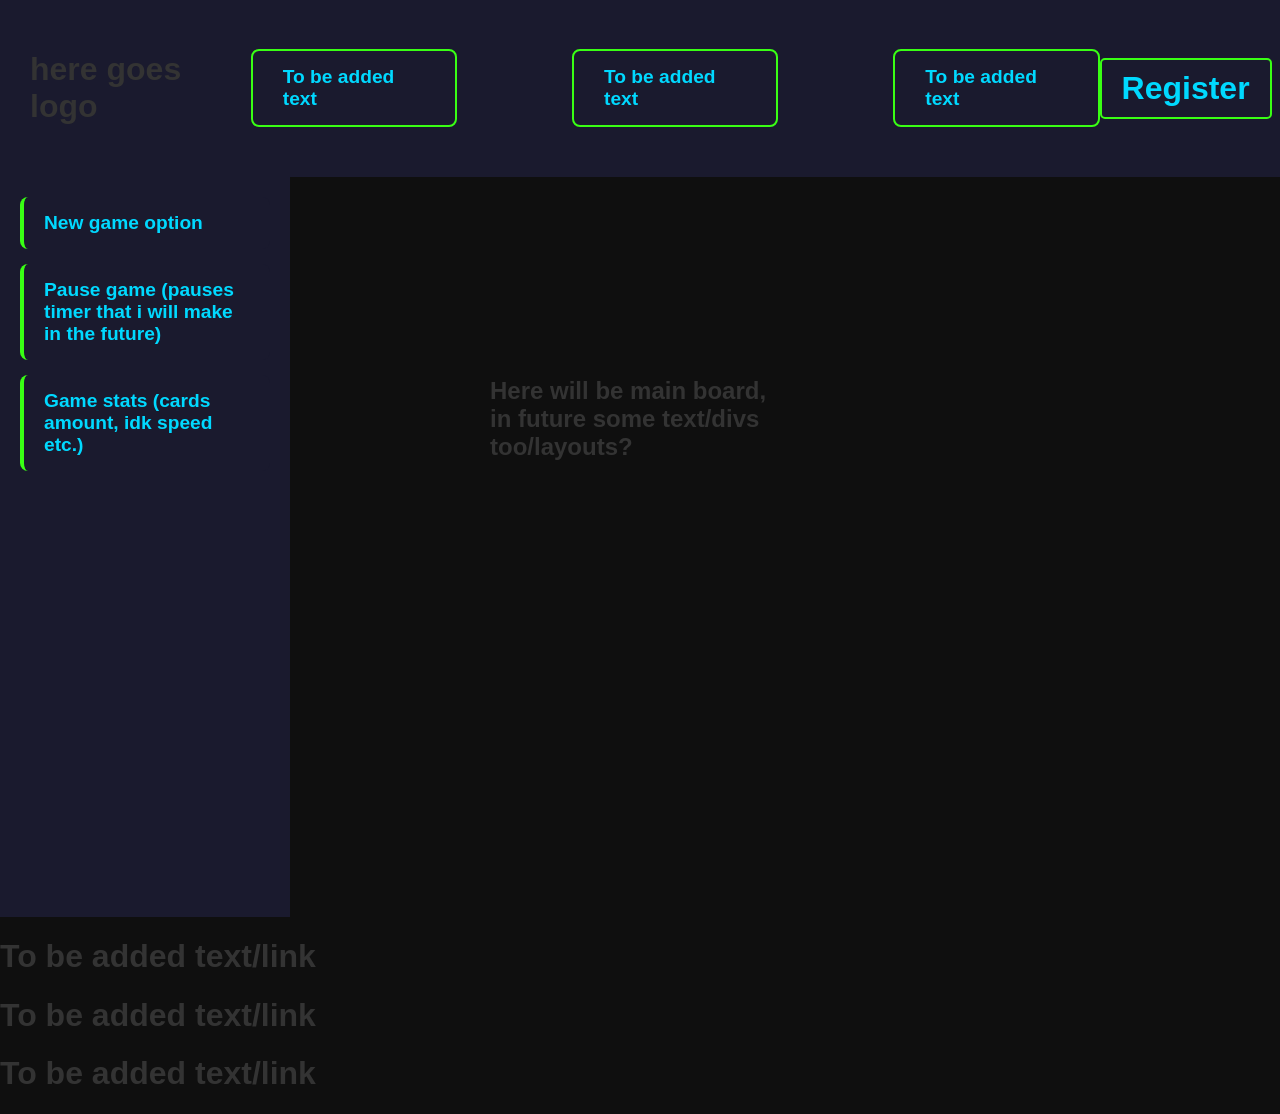
==== index.html @ e903ee6a "i keep developing, changed a lot but main point is to save progress in order to fix issue with align" ====
<!DOCTYPE html>
<html lang="en">
<head>
    <meta charset="UTF-8">
    <meta name="viewport" content="width=device-width, initial-scale=1.0">
    <title>Memory Game</title>
    <link rel="stylesheet" href="CSS/GlobalStyles.css">
</head>
<body>
    <header class="header">
        <div><h1>here goes logo</h1></div>
        <div class="in-header-elements-container">
            <div class="in-header-elements"><h1 class="header-text-styling">To be added text</h1></div>
            <div class="in-header-elements"><h1 class="header-text-styling">To be added text</h1></div>
            <div class="in-header-elements"><h1 class="header-text-styling">To be added text</h1></div>
        </div>
        <div><h1 class="log-in">Register</h1></div>
    </header>
    <div class="main-container">
    <aside class="aside">
        <nav class="nav">
            <div class="in-nav-elements"><h1 class="nav-text-styling">New game option</h1></div>
            <div class="in-nav-elements"><h1 class="nav-text-styling">Pause game (pauses timer that i will make in the future)</h1></div>
            <div class="in-nav-elements"><h1 class="nav-text-styling">Game stats (cards amount, idk speed etc.)</h1></div>
        </nav>
    </aside>
    <section class="section">
        <div class="game-box"><h1>Here will be main board, in future some text/divs too/layouts?</h1></div>
    </section>
    </div>
    <footer class="footer">
        <div><h1 class="footer-text-styling">To be added text/link</h1></div>
        <div><h1 class="footer-text-styling">To be added text/link</h1></div>
        <div><h1 class="footer-text-styling">To be added text/link</h1></div>
    </footer>
</body>
</html>
---- CSS/GlobalStyles.css ----
/* === MAIN PAGE STYLES === */

body {
    background-color: #0F0F0F;
    color: #333333;
    font-family: Arial, Helvetica, sans-serif;
    margin: 0;
    padding: 0;
    display: flex;
    flex-direction: column;
    min-height: 100vh;
}

/* Header */
.header {   
    display: flex;
    justify-content: space-between;
    align-items: center;
    background-color:#1A1A2E;
    padding: 30px;
    width: 97%;
    flex-shrink: 0;
}

.in-header-elements-container {
    display: flex;
    gap: 115px;
}
.in-header-elements {
    padding: 15px 30px;
    border: 2px solid #39FF14;
    border-radius: 8px;
    cursor: pointer;
    transition: all 0.3s ease;
}
.in-header-elements:hover{
    box-shadow: 0 0 25px rgba(57, 255, 20, 0.9), inset 0 0 15px rgba(57, 255, 20, 0.3);
    background-color: rgba(57, 255, 20, 0.1);
    transform: scale(1.05);
}

.in-header-elements:hover .header-text-styling {
    color: #39FF14;
    text-shadow: 0 0 10px #39FF14;
}

.header-text-styling {
    background-color: transparent;
    color: #00D9FF;
    margin: 0;
    font-size: 1.2em;
    cursor: pointer;
    transition: all 0.3s ease;
}

.log-in {
    background-color:#1A1A2E;
    color: #00D9FF;
    margin: 0;
    padding: 10px 20px;
    border: 2px solid #39FF14;
    max-width: 700px;
    border-radius: 5px;
    cursor: pointer;
    transition: all 0.3s ease;
}
.log-in:hover {
    background-color: rgba(57, 255, 20, 0.8);
    color: #0F0F0F;
    box-shadow: 0 0 40px rgba(57, 255, 20, 0.8);
}
/*Aside and Section editing */
.main-container {
    display: flex;
    flex: 1;
    min-height: 0;
}
/* Aside with Nav in */
.aside {
    display: flex;
    width: 250px;
    background-color: #1A1A2E;
    padding: 20px;
    min-height: calc(100vh - 200px);
    flex-shrink: 0;
}
.nav {
    display: flex;
    flex-direction: column;
    gap: 15px;
    width: 100%;
}

.in-nav-elements {
    background-color: #1A1A2E;
    padding: 15px 20px;
    border-radius: 8px;
    border-left: 4px solid #39FF14;
    cursor: pointer;
    transition: all 0.3s ease;
}
.in-nav-elements:hover {
    box-shadow: 0 0 25px rgba(57, 255, 20, 0.9), inset 0 0 15px rgba(57, 255, 20, 0.3);
    background-color: rgba(57, 255, 20, 0.1);
    transform: scale(1.05);
}

.nav-text-styling {
    background-color: transparent;
    color: #00D9FF;
    margin: 0;
    font-size: 1.2em;
    cursor: pointer;
    transition: all 0.3s ease;
}
.in-nav-elements:hover .nav-text-styling {
    color: #39FF14;
    text-shadow: 0 0 10px #39FF14;
}

/* Section, so the game board */

.section {
    flex: 1;
    padding: 50px;
    background-color: #0F0F0F;
    margin-left: 0;
    overflow: auto;
}

.game-box {
    margin: 150px;
    width: 300px;
    height: 200px;
}

/* Footer, the bottom */

.footer {
    width: 100%;
    flex-shrink: 0;
}
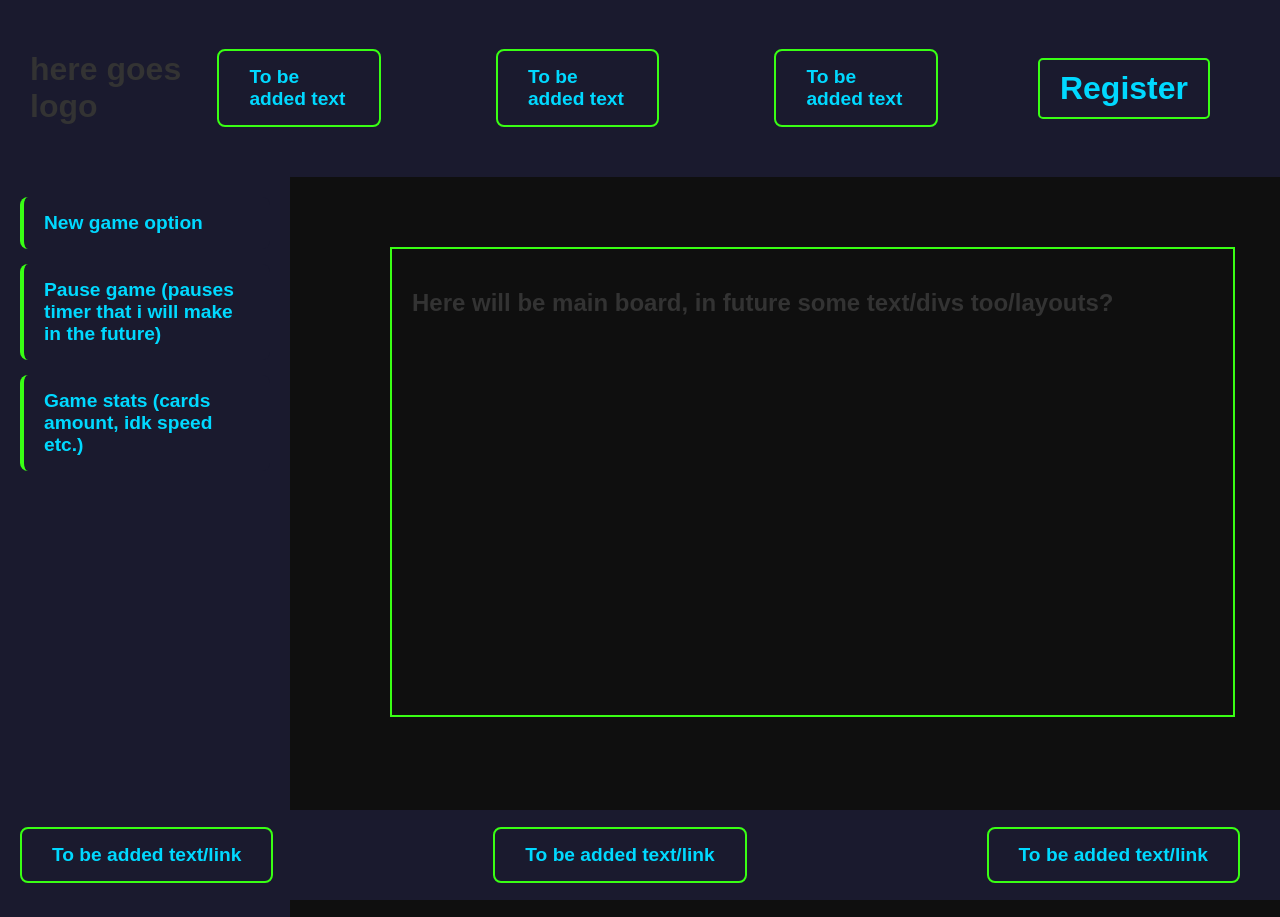
==== commit 80ee4629: "Fixed everything game page ready" ====
--- a/index.html
+++ b/index.html
@@ -14,7 +14,7 @@
             <div class="in-header-elements"><h1 class="header-text-styling">To be added text</h1></div>
             <div class="in-header-elements"><h1 class="header-text-styling">To be added text</h1></div>
         </div>
-        <div><h1 class="log-in">Register</h1></div>
+        <div class="register-container"><h1 class="register">Register</h1></div>
     </header>
     <div class="main-container">
     <aside class="aside">
@@ -29,9 +29,13 @@
     </section>
     </div>
     <footer class="footer">
-        <div><h1 class="footer-text-styling">To be added text/link</h1></div>
-        <div><h1 class="footer-text-styling">To be added text/link</h1></div>
-        <div><h1 class="footer-text-styling">To be added text/link</h1></div>
+        <div class="footer-left-container">
+        <div class="in-footer-elements"><h1 class="footer-text-styling">To be added text/link</h1></div>            
+        </div>
+        <div class="in-footer-elements"><h1 class="footer-text-styling">To be added text/link</h1></div>
+        <div class="footer-right-container">
+        <div class="in-footer-elements"><h1 class="footer-text-styling">To be added text/link</h1></div>
+        </div>
     </footer>
 </body>
 </html>
--- a/CSS/GlobalStyles.css
+++ b/CSS/GlobalStyles.css
@@ -8,7 +8,8 @@
     padding: 0;
     display: flex;
     flex-direction: column;
-    min-height: 100vh;
+    height: 100vh;
+    overflow: hidden;
 }
 
 /* Header */
@@ -18,7 +19,7 @@
     align-items: center;
     background-color:#1A1A2E;
     padding: 30px;
-    width: 97%;
+    width: 100%;
     flex-shrink: 0;
 }
 
@@ -53,7 +54,10 @@
     transition: all 0.3s ease;
 }
 
-.log-in {
+.register-container {
+    padding: 0px 100px;
+}
+.register {
     background-color:#1A1A2E;
     color: #00D9FF;
     margin: 0;
@@ -64,7 +68,7 @@
     cursor: pointer;
     transition: all 0.3s ease;
 }
-.log-in:hover {
+.register:hover {
     background-color: rgba(57, 255, 20, 0.8);
     color: #0F0F0F;
     box-shadow: 0 0 40px rgba(57, 255, 20, 0.8);
@@ -129,14 +133,57 @@
 }
 
 .game-box {
-    margin: 150px;
-    width: 300px;
-    height: 200px;
+    margin: 20px 50px;
+    padding: 20px;
+    width: 90%;
+    height: 80%;
+    border: 2px solid #39FF14;
 }
 
 /* Footer, the bottom */
 
 .footer {
+    display: flex;
+    justify-content: space-between;
+    align-items: center;
     width: 100%;
+    height: 10%;
     flex-shrink: 0;
-}+    background-color: #1A1A2E;
+    box-sizing: border-box;
+    padding: 0px;
+}
+
+.in-footer-elements {
+    padding: 15px 30px;
+    border: 2px solid #39FF14;
+    border-radius: 8px;
+    cursor: pointer;
+    transition: all 0.3s ease;
+}
+.in-footer-elements:hover{
+    box-shadow: 0 0 25px rgba(57, 255, 20, 0.9), inset 0 0 15px rgba(57, 255, 20, 0.3);
+    background-color: rgba(57, 255, 20, 0.1);
+    transform: scale(1.05);
+}
+
+.in-footer-elements:hover .footer-text-styling {
+    color: #39FF14;
+    text-shadow: 0 0 10px #39FF14;
+}
+
+.footer-text-styling {
+    background-color: transparent;
+    color: #00D9FF;
+    margin: 0;
+    font-size: 1.2em;
+    cursor: pointer;
+    transition: all 0.3s ease;
+}
+.footer-left-container {
+    padding: 0px 20px;
+}
+.footer-right-container {
+    padding: 0px 40px;
+}
+
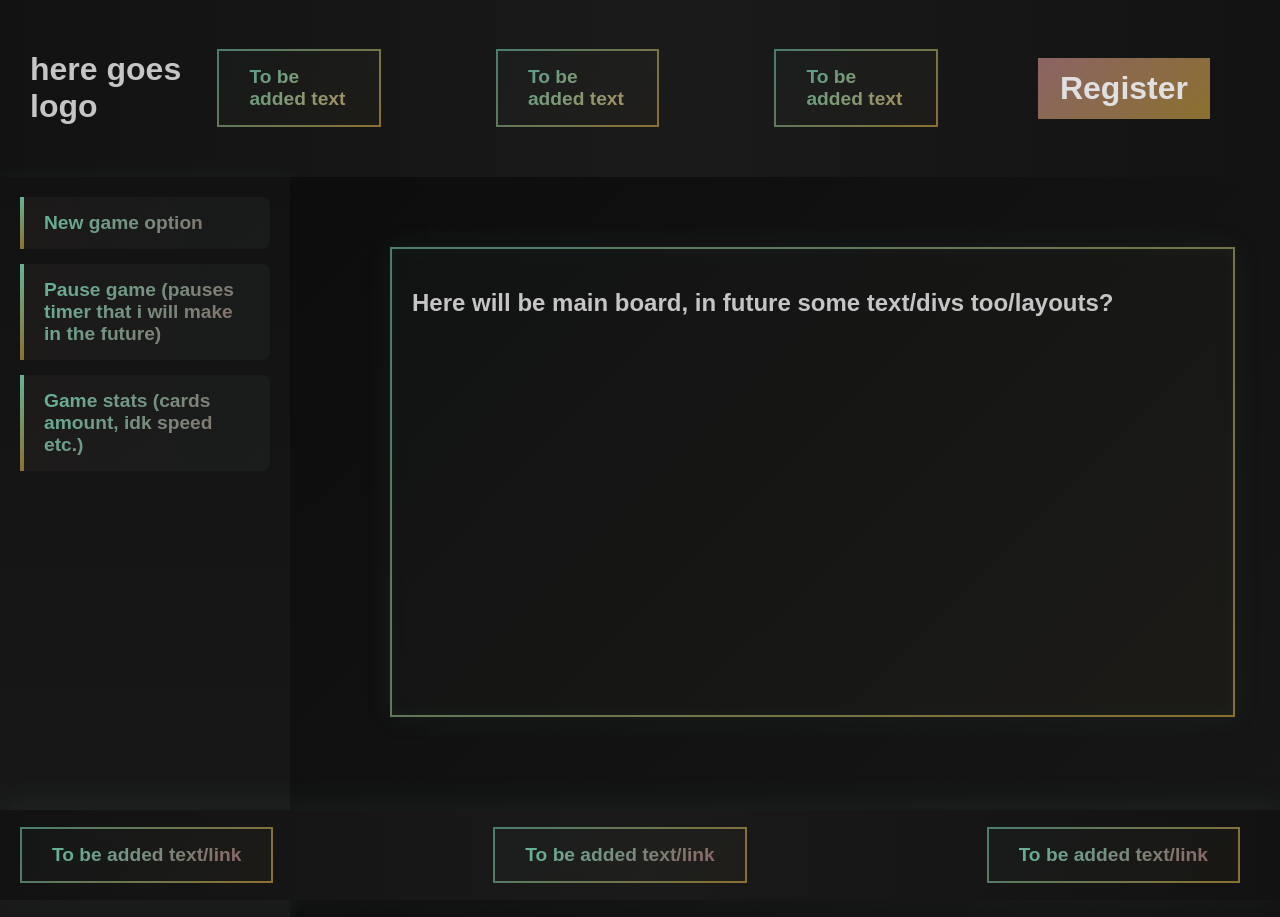
==== commit 60779a9c: "added new page (registration), no functionality 50% cosmetic, added template html. separated changes" ====
--- a/index.html
+++ b/index.html
@@ -5,6 +5,7 @@
     <meta name="viewport" content="width=device-width, initial-scale=1.0">
     <title>Memory Game</title>
     <link rel="stylesheet" href="CSS/GlobalStyles.css">
+    <link rel="stylesheet" href="CSS/index.css">
 </head>
 <body>
     <header class="header">
--- a/CSS/GlobalStyles.css
+++ b/CSS/GlobalStyles.css
@@ -1,8 +1,8 @@
-/* === MAIN PAGE STYLES === */
+/* === Global Page Styles === */
 
 body {
-    background-color: #0F0F0F;
-    color: #333333;
+    background: linear-gradient(135deg, #0d0d0d 0%, #161616 50%, #0a0a0a 100%);
+    color: #c5c5c5;
     font-family: Arial, Helvetica, sans-serif;
     margin: 0;
     padding: 0;
@@ -17,77 +17,72 @@
     display: flex;
     justify-content: space-between;
     align-items: center;
-    background-color:#1A1A2E;
+    background: linear-gradient(90deg, #121212 0%, #1a1a1a 50%, #121212 100%);
     padding: 30px;
     width: 100%;
     flex-shrink: 0;
+    box-shadow: 0 8px 32px rgba(100, 180, 150, 0.08);
 }
 
 .in-header-elements-container {
+    align-items: center;
     display: flex;
     gap: 115px;
 }
+
 .in-header-elements {
     padding: 15px 30px;
-    border: 2px solid #39FF14;
+    border: 2px solid transparent;
+    border-image: linear-gradient(135deg, #4a7d6f, #8b7030) 1;
     border-radius: 8px;
     cursor: pointer;
     transition: all 0.3s ease;
+    background: linear-gradient(135deg, rgba(74, 125, 111, 0.05), rgba(139, 112, 48, 0.05));
 }
-.in-header-elements:hover{
-    box-shadow: 0 0 25px rgba(57, 255, 20, 0.9), inset 0 0 15px rgba(57, 255, 20, 0.3);
-    background-color: rgba(57, 255, 20, 0.1);
+
+.in-header-elements:hover {
+    box-shadow: 0 0 20px rgba(100, 180, 150, 0.35), inset 0 0 15px rgba(100, 180, 150, 0.15);
+    background: linear-gradient(135deg, rgba(74, 125, 111, 0.12), rgba(139, 112, 48, 0.12));
     transform: scale(1.05);
 }
 
 .in-header-elements:hover .header-text-styling {
-    color: #39FF14;
-    text-shadow: 0 0 10px #39FF14;
+    background: linear-gradient(135deg, #64b496, #8b7030);
+    -webkit-background-clip: text;
+    -webkit-text-fill-color: transparent;
+    background-clip: text;
+    text-shadow: none;
 }
 
 .header-text-styling {
-    background-color: transparent;
-    color: #00D9FF;
+    background: linear-gradient(135deg, #5a9f88, #a89060);
+    -webkit-background-clip: text;
+    -webkit-text-fill-color: transparent;
+    background-clip: text;
     margin: 0;
     font-size: 1.2em;
     cursor: pointer;
     transition: all 0.3s ease;
 }
 
-.register-container {
-    padding: 0px 100px;
-}
-.register {
-    background-color:#1A1A2E;
-    color: #00D9FF;
-    margin: 0;
-    padding: 10px 20px;
-    border: 2px solid #39FF14;
-    max-width: 700px;
-    border-radius: 5px;
-    cursor: pointer;
-    transition: all 0.3s ease;
-}
-.register:hover {
-    background-color: rgba(57, 255, 20, 0.8);
-    color: #0F0F0F;
-    box-shadow: 0 0 40px rgba(57, 255, 20, 0.8);
-}
-/*Aside and Section editing */
+/* Aside and Section editing */
 .main-container {
     display: flex;
     flex: 1;
     min-height: 0;
 }
+
 /* Aside with Nav in */
 .aside {
     display: flex;
     width: 250px;
-    background-color: #1A1A2E;
+    background: linear-gradient(180deg, #121212 0%, #191919 100%);
     padding: 20px;
     min-height: calc(100vh - 200px);
     flex-shrink: 0;
+    box-shadow: 2px 0 15px rgba(100, 180, 150, 0.08);
 }
+
 .nav {
     display: flex;
     flex-direction: column;
@@ -96,52 +91,49 @@
 }
 
 .in-nav-elements {
-    background-color: #1A1A2E;
+    background: linear-gradient(90deg, rgba(139, 100, 100, 0.08), rgba(74, 125, 111, 0.08));
     padding: 15px 20px;
     border-radius: 8px;
-    border-left: 4px solid #39FF14;
+    border-left: 4px solid;
+    border-image: linear-gradient(180deg, #64b496, #8b7030) 1;
     cursor: pointer;
     transition: all 0.3s ease;
 }
+
 .in-nav-elements:hover {
-    box-shadow: 0 0 25px rgba(57, 255, 20, 0.9), inset 0 0 15px rgba(57, 255, 20, 0.3);
-    background-color: rgba(57, 255, 20, 0.1);
+    box-shadow: 0 0 20px rgba(139, 100, 100, 0.4), inset 0 0 15px rgba(100, 180, 150, 0.15);
+    background: linear-gradient(90deg, rgba(139, 100, 100, 0.15), rgba(74, 125, 111, 0.15));
     transform: scale(1.05);
 }
 
 .nav-text-styling {
-    background-color: transparent;
-    color: #00D9FF;
+    background: linear-gradient(135deg, #64b496, #8b6464);
+    -webkit-background-clip: text;
+    -webkit-text-fill-color: transparent;
+    background-clip: text;
     margin: 0;
     font-size: 1.2em;
     cursor: pointer;
     transition: all 0.3s ease;
 }
+
 .in-nav-elements:hover .nav-text-styling {
-    color: #39FF14;
-    text-shadow: 0 0 10px #39FF14;
+    background: linear-gradient(135deg, #8b7030, #8b6464);
+    -webkit-background-clip: text;
+    -webkit-text-fill-color: transparent;
+    background-clip: text;
 }
 
 /* Section, so the game board */
-
 .section {
     flex: 1;
     padding: 50px;
-    background-color: #0F0F0F;
+    background: linear-gradient(135deg, #0d0d0d 0%, #161616 100%);
     margin-left: 0;
     overflow: auto;
 }
 
-.game-box {
-    margin: 20px 50px;
-    padding: 20px;
-    width: 90%;
-    height: 80%;
-    border: 2px solid #39FF14;
-}
-
 /* Footer, the bottom */
-
 .footer {
     display: flex;
     justify-content: space-between;
@@ -149,41 +141,50 @@
     width: 100%;
     height: 10%;
     flex-shrink: 0;
-    background-color: #1A1A2E;
+    background: linear-gradient(90deg, #121212 0%, #1a1a1a 50%, #121212 100%);
     box-sizing: border-box;
     padding: 0px;
+    box-shadow: 0 -8px 32px rgba(100, 180, 150, 0.08);
 }
 
 .in-footer-elements {
     padding: 15px 30px;
-    border: 2px solid #39FF14;
+    border: 2px solid transparent;
+    border-image: linear-gradient(135deg, #4a7d6f, #8b7030) 1;
     border-radius: 8px;
     cursor: pointer;
     transition: all 0.3s ease;
+    background: linear-gradient(135deg, rgba(74, 125, 111, 0.05), rgba(139, 112, 48, 0.05));
 }
-.in-footer-elements:hover{
-    box-shadow: 0 0 25px rgba(57, 255, 20, 0.9), inset 0 0 15px rgba(57, 255, 20, 0.3);
-    background-color: rgba(57, 255, 20, 0.1);
+
+.in-footer-elements:hover {
+    box-shadow: 0 0 20px rgba(100, 180, 150, 0.35), inset 0 0 15px rgba(139, 112, 48, 0.15);
+    background: linear-gradient(135deg, rgba(74, 125, 111, 0.12), rgba(139, 112, 48, 0.12));
     transform: scale(1.05);
 }
 
 .in-footer-elements:hover .footer-text-styling {
-    color: #39FF14;
-    text-shadow: 0 0 10px #39FF14;
+    background: linear-gradient(135deg, #8b7030, #8b6464);
+    -webkit-background-clip: text;
+    -webkit-text-fill-color: transparent;
+    background-clip: text;
 }
 
 .footer-text-styling {
-    background-color: transparent;
-    color: #00D9FF;
+    background: linear-gradient(135deg, #64b496, #8b6464);
+    -webkit-background-clip: text;
+    -webkit-text-fill-color: transparent;
+    background-clip: text;
     margin: 0;
     font-size: 1.2em;
     cursor: pointer;
     transition: all 0.3s ease;
 }
+
 .footer-left-container {
     padding: 0px 20px;
 }
+
 .footer-right-container {
     padding: 0px 40px;
-}
-
+}
--- a/CSS/index.css
+++ b/CSS/index.css
@@ -0,0 +1,36 @@
+/* === Special Index Page Styles === */
+
+.register-container {
+    padding: 0px 100px;
+}
+
+.register {
+    background: linear-gradient(135deg, #8b6464, #8b7030);
+    color: #e0e0e0;
+    margin: 0;
+    padding: 10px 20px;
+    border: 2px solid transparent;
+    border-image: linear-gradient(135deg, #8b6464, #8b7030) 1;
+    max-width: 700px;
+    border-radius: 5px;
+    cursor: pointer;
+    transition: all 0.3s ease;
+}
+
+.register:hover {
+    background: linear-gradient(135deg, #8b7030, #64b496);
+    color: #f5f5f5;
+    box-shadow: 0 0 30px rgba(139, 112, 48, 0.5), inset 0 0 15px rgba(100, 180, 150, 0.25);
+    transform: scale(1.08);
+}
+
+.game-box {
+    margin: 20px 50px;
+    padding: 20px;
+    width: 90%;
+    height: 80%;
+    border: 2px solid transparent;
+    border-image: linear-gradient(135deg, #4a7d6f, #8b7030) 1;
+    background: linear-gradient(135deg, rgba(74, 125, 111, 0.05), rgba(139, 112, 48, 0.05));
+    box-shadow: 0 0 25px rgba(74, 125, 111, 0.12), inset 0 0 15px rgba(74, 125, 111, 0.08);
+}
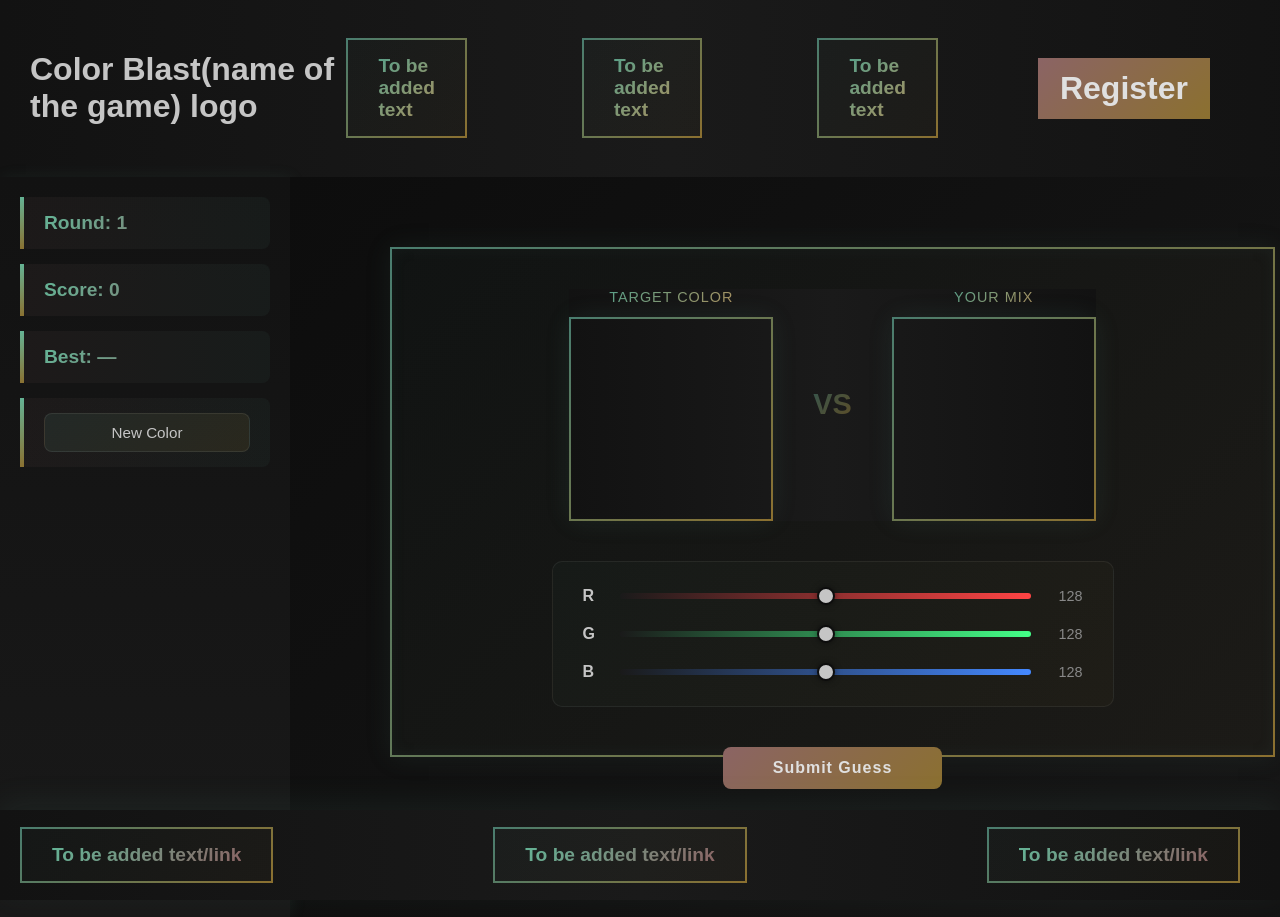
==== commit da099755: "Lots of changes, i won' tbother mentioning, just added some new things, and now the game itself is i" ====
--- a/index.html
+++ b/index.html
@@ -6,27 +6,76 @@
     <title>Memory Game</title>
     <link rel="stylesheet" href="CSS/GlobalStyles.css">
     <link rel="stylesheet" href="CSS/index.css">
+    <link rel="stylesheet" href="CSS/game.css">
 </head>
 <body>
     <header class="header">
-        <div><h1>here goes logo</h1></div>
+        <div><h1>Color Blast(name of the game) logo</h1></div>
         <div class="in-header-elements-container">
             <div class="in-header-elements"><h1 class="header-text-styling">To be added text</h1></div>
             <div class="in-header-elements"><h1 class="header-text-styling">To be added text</h1></div>
             <div class="in-header-elements"><h1 class="header-text-styling">To be added text</h1></div>
         </div>
-        <div class="register-container"><h1 class="register">Register</h1></div>
+        <div class="register-container"><h1><a href="register.html" class="register">Register</a></h1></div>
     </header>
     <div class="main-container">
     <aside class="aside">
         <nav class="nav">
-            <div class="in-nav-elements"><h1 class="nav-text-styling">New game option</h1></div>
-            <div class="in-nav-elements"><h1 class="nav-text-styling">Pause game (pauses timer that i will make in the future)</h1></div>
-            <div class="in-nav-elements"><h1 class="nav-text-styling">Game stats (cards amount, idk speed etc.)</h1></div>
+            <div class="in-nav-elements">
+                <h1 class="nav-text-styling">Round: <span id="round-display">1</span></h1>
+            </div>
+            <div class="in-nav-elements">
+                <h1 class="nav-text-styling">Score: <span id="score-display">0</span></h1>
+            </div>
+            <div class="in-nav-elements">
+                <h1 class="nav-text-styling">Best: <span id="best-display">—</span></h1>
+            </div>
+            <div class="in-nav-elements">
+                <button id="new-round-btn">New Color</button>
+            </div>
         </nav>
     </aside>
     <section class="section">
-        <div class="game-box"><h1>Here will be main board, in future some text/divs too/layouts?</h1></div>
+        <div class="game-box">
+        
+            <!-- The two color boxes -->
+            <div class="colors-container">
+                <div class="color-box-wrapper-target">
+                    <p>Target Color</p>
+                    <div class="color-box" id="target-box"></div>
+                </div>
+            
+                <span class="vs-label">VS</span>
+            
+                <div class="color-box-wrapper-player">
+                    <p>Your Mix</p>
+                    <div class="color-box" id="player-box"></div>
+                </div>
+            </div>
+        
+            <!-- RGB Sliders -->
+            <div class="sliders-container">
+                <div class="slider-row">
+                    <span class="slider-label">R</span>
+                    <input type="range" id="slider-r" min="0" max="255" value="128">
+                    <span id="val-r">128</span>
+                </div>
+                <div class="slider-row">
+                    <span class="slider-label">G</span>
+                    <input type="range" id="slider-g" min="0" max="255" value="128">
+                    <span id="val-g">128</span>
+                </div>
+                <div class="slider-row">
+                    <span class="slider-label">B</span>
+                    <input type="range" id="slider-b" min="0" max="255" value="128">
+                    <span id="val-b">128</span>
+                </div>
+            </div>
+        
+            <!-- Submit -->
+            <button id="submit-btn">Submit Guess</button>
+        
+        </div>
     </section>
     </div>
     <footer class="footer">
@@ -38,5 +87,6 @@
         <div class="in-footer-elements"><h1 class="footer-text-styling">To be added text/link</h1></div>
         </div>
     </footer>
+    <script src="JS/colorGame.js"></script>
 </body>
 </html>
--- a/CSS/index.css
+++ b/CSS/index.css
@@ -5,6 +5,7 @@
 }
 
 .register {
+    display: inline-block;
     background: linear-gradient(135deg, #8b6464, #8b7030);
     color: #e0e0e0;
     margin: 0;
@@ -15,9 +16,10 @@
     border-radius: 5px;
     cursor: pointer;
     transition: all 0.3s ease;
+    text-decoration-line: none;
 }
 
-.register:hover {
+.register:hover{
     background: linear-gradient(135deg, #8b7030, #64b496);
     color: #f5f5f5;
     box-shadow: 0 0 30px rgba(139, 112, 48, 0.5), inset 0 0 15px rgba(100, 180, 150, 0.25);
--- a/CSS/game.css
+++ b/CSS/game.css
@@ -0,0 +1,172 @@
+/* === Color Game Styles === */
+
+.game-box {
+    display: flex;
+    flex-direction: column;
+    align-items: center;
+    gap: 40px;
+    padding: 40px;
+    border: 2px solid transparent;
+    border-image: linear-gradient(135deg, #4a7d6f, #8b7030) 1;
+    background: linear-gradient(135deg, rgba(74, 125, 111, 0.05), rgba(139, 112, 48, 0.05));
+    box-shadow: 0 0 25px rgba(74, 125, 111, 0.12), inset 0 0 15px rgba(74, 125, 111, 0.08);
+}
+
+/* === Color Boxes === */
+
+.colors-container {
+    display: flex;
+    align-items: center;
+    justify-content: center;
+    gap: 40px;
+    background: linear-gradient(90deg, #121212 0%, #1a1a1a 50%, #121212 100%);
+}
+
+
+.color-box-wrapper-target,
+.color-box-wrapper-player {
+    display: flex;
+    flex-direction: column;
+    align-items: center;
+    gap: 12px;
+}
+
+.color-box-wrapper-target p,
+.color-box-wrapper-player p {
+    background: linear-gradient(135deg, #5a9f88, #a89060);
+    -webkit-background-clip: text;
+    -webkit-text-fill-color: transparent;
+    background-clip: text;
+    font-size: 0.9rem;
+    letter-spacing: 1px;
+    text-transform: uppercase;
+    margin: 0;
+}
+
+.color-box {
+    width: 200px;
+    height: 200px;
+    border-radius: 12px;
+    border: 2px solid transparent;
+    border-image: linear-gradient(135deg, #4a7d6f, #8b7030) 1;
+    box-shadow: 0 0 25px rgba(74, 125, 111, 0.15);
+    transition: background-color 0.08s ease;
+}
+
+.vs-label {
+    font-size: 1.8rem;
+    font-weight: bold;
+    background: linear-gradient(135deg, #4a7d6f, #8b7030);
+    -webkit-background-clip: text;
+    -webkit-text-fill-color: transparent;
+    background-clip: text;
+    opacity: 0.6;
+}
+
+/* === Sliders === */
+
+.sliders-container {
+    display: flex;
+    flex-direction: column;
+    gap: 20px;
+    width: 100%;
+    max-width: 500px;
+    padding: 25px 30px;
+    background: linear-gradient(135deg, rgba(74, 125, 111, 0.05), rgba(139, 112, 48, 0.05));
+    border: 1px solid rgba(255, 255, 255, 0.06);
+    border-radius: 10px;
+}
+
+.slider-row {
+    display: flex;
+    align-items: center;
+    gap: 15px;
+}
+
+.slider-label {
+    width: 20px;
+    font-weight: bold;
+    font-size: 1rem;
+}
+
+.slider-row input[type="range"] {
+    flex: 1;
+    height: 6px;
+    border-radius: 3px;
+    outline: none;
+    cursor: pointer;
+    -webkit-appearance: none;
+    appearance: none;
+}
+
+.slider-row input[type="range"]::-webkit-slider-thumb {
+    -webkit-appearance: none;
+    width: 18px;
+    height: 18px;
+    border-radius: 50%;
+    background: #c5c5c5;
+    border: 2px solid #0d0d0d;
+    cursor: pointer;
+    box-shadow: 0 0 6px rgba(0, 0, 0, 0.5);
+}
+
+#slider-r { background: linear-gradient(to right, #1a1a1a, #ff4444); }
+#slider-g { background: linear-gradient(to right, #1a1a1a, #44ff88); }
+#slider-b { background: linear-gradient(to right, #1a1a1a, #4488ff); }
+
+#label-r { color: #ff6b6b; }
+#label-g { color: #6bff9e; }
+#label-b { color: #6baeff; }
+
+.slider-row span:last-child {
+    width: 35px;
+    text-align: right;
+    font-size: 0.9rem;
+    color: #888;
+}
+
+/* === Submit Button === */
+
+#submit-btn {
+    padding: 12px 50px;
+    background: linear-gradient(135deg, #8b6464, #8b7030);
+    color: #e0e0e0;
+    border: none;
+    border-radius: 8px;
+    font-size: 1rem;
+    font-family: inherit;
+    font-weight: bold;
+    letter-spacing: 1px;
+    cursor: pointer;
+    transition: all 0.3s ease;
+    display: inline-block;
+}
+
+#submit-btn:hover {
+    background: linear-gradient(135deg, #8b7030, #4a7d6f);
+    transform: scale(1.06);
+    box-shadow: 0 0 25px rgba(139, 112, 48, 0.4);
+}
+
+/* === New Color Button === */
+
+#new-round-btn {
+    display: flex;
+    padding: 10px 20px;
+    background: linear-gradient(135deg, rgba(74, 125, 111, 0.15), rgba(139, 112, 48, 0.15));
+    color: #c5c5c5;
+    border: 1px solid rgba(255, 255, 255, 0.08);
+    border-radius: 8px;
+    font-size: 0.95rem;
+    font-family: inherit;
+    cursor: pointer;
+    transition: all 0.3s ease;
+    display: inline-block;
+    width: 100%;
+}
+
+#new-round-btn:hover {
+    background: linear-gradient(135deg, rgba(74, 125, 111, 0.3), rgba(139, 112, 48, 0.3));
+    transform: scale(1.04);
+    color: #e0e0e0;
+}
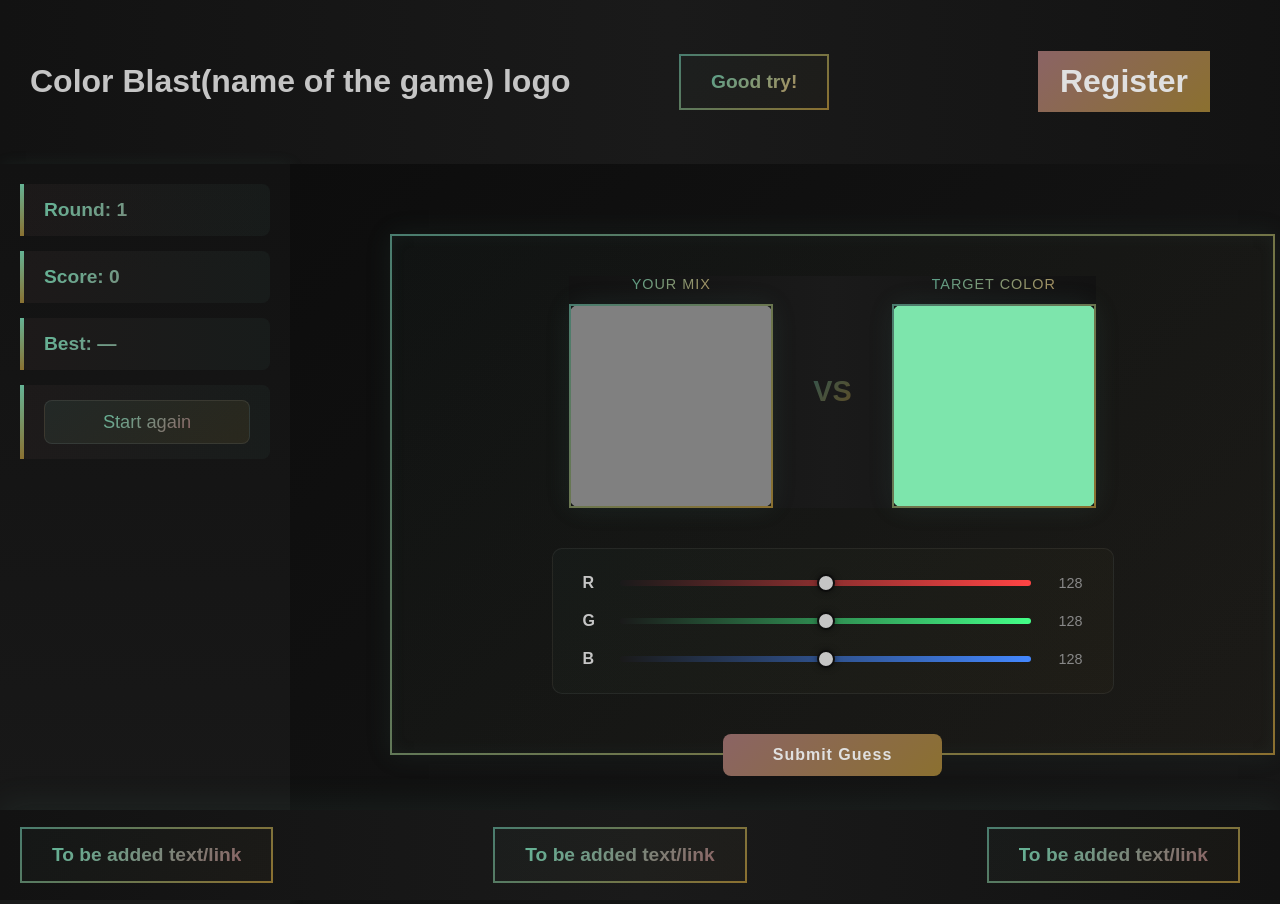
==== commit d971ea44: "started js game code, base is almost done" ====
--- a/index.html
+++ b/index.html
@@ -12,9 +12,7 @@
     <header class="header">
         <div><h1>Color Blast(name of the game) logo</h1></div>
         <div class="in-header-elements-container">
-            <div class="in-header-elements"><h1 class="header-text-styling">To be added text</h1></div>
-            <div class="in-header-elements"><h1 class="header-text-styling">To be added text</h1></div>
-            <div class="in-header-elements"><h1 class="header-text-styling">To be added text</h1></div>
+            <div class="game-phrase-container"><h1 class="phrase-text-styling" id="phrase-display">Good try!</h1></div>
         </div>
         <div class="register-container"><h1><a href="register.html" class="register">Register</a></h1></div>
     </header>
@@ -31,7 +29,7 @@
                 <h1 class="nav-text-styling">Best: <span id="best-display">—</span></h1>
             </div>
             <div class="in-nav-elements">
-                <button id="new-round-btn">New Color</button>
+                <button id="start-again-btn"><span class="start-again-text">Start again</span></button>
             </div>
         </nav>
     </aside>
@@ -40,17 +38,18 @@
         
             <!-- The two color boxes -->
             <div class="colors-container">
+                <div class="color-box-wrapper-player">
+                    <p>Your Mix</p>
+                    <div class="color-box" id="player-box"></div>
+                </div>
+
+                <span class="vs-label">VS</span>
+
                 <div class="color-box-wrapper-target">
                     <p>Target Color</p>
                     <div class="color-box" id="target-box"></div>
                 </div>
-            
-                <span class="vs-label">VS</span>
-            
-                <div class="color-box-wrapper-player">
-                    <p>Your Mix</p>
-                    <div class="color-box" id="player-box"></div>
-                </div>
+
             </div>
         
             <!-- RGB Sliders -->
--- a/CSS/GlobalStyles.css
+++ b/CSS/GlobalStyles.css
@@ -96,7 +96,6 @@
     border-radius: 8px;
     border-left: 4px solid;
     border-image: linear-gradient(180deg, #64b496, #8b7030) 1;
-    cursor: pointer;
     transition: all 0.3s ease;
 }
 
@@ -113,7 +112,6 @@
     background-clip: text;
     margin: 0;
     font-size: 1.2em;
-    cursor: pointer;
     transition: all 0.3s ease;
 }
 
--- a/CSS/game.css
+++ b/CSS/game.css
@@ -123,6 +123,27 @@
     text-align: right;
     font-size: 0.9rem;
     color: #888;
+}
+
+/* === Game phrase === */
+
+.game-phrase-container {
+    padding: 15px 30px;
+    border: 2px solid transparent;
+    border-image: linear-gradient(135deg, #4a7d6f, #8b7030) 1;
+    border-radius: 8px;
+    transition: all 0.3s ease;
+    background: linear-gradient(135deg, rgba(74, 125, 111, 0.05), rgba(139, 112, 48, 0.05));
+}
+
+.phrase-text-styling {
+    background: linear-gradient(135deg, #5a9f88, #a89060);
+    -webkit-background-clip: text;
+    -webkit-text-fill-color: transparent;
+    background-clip: text;
+    margin: 0;
+    font-size: 1.2em;
+    transition: all 0.3s ease;
 }
 
 /* === Submit Button === */
@@ -148,9 +169,9 @@
     box-shadow: 0 0 25px rgba(139, 112, 48, 0.4);
 }
 
-/* === New Color Button === */
-
-#new-round-btn {
+/* === Start again Button === */
+
+#start-again-btn {
     display: flex;
     padding: 10px 20px;
     background: linear-gradient(135deg, rgba(74, 125, 111, 0.15), rgba(139, 112, 48, 0.15));
@@ -164,8 +185,17 @@
     display: inline-block;
     width: 100%;
 }
-
-#new-round-btn:hover {
+.start-again-text {
+    background: linear-gradient(135deg, #64b496, #8b6464);
+    -webkit-background-clip: text;
+    -webkit-text-fill-color: transparent;
+    background-clip: text;
+    margin: 0;
+    font-size: 1.2em;
+    transition: all 0.3s ease;
+}
+
+#start-again-btn:hover {
     background: linear-gradient(135deg, rgba(74, 125, 111, 0.3), rgba(139, 112, 48, 0.3));
     transform: scale(1.04);
     color: #e0e0e0;
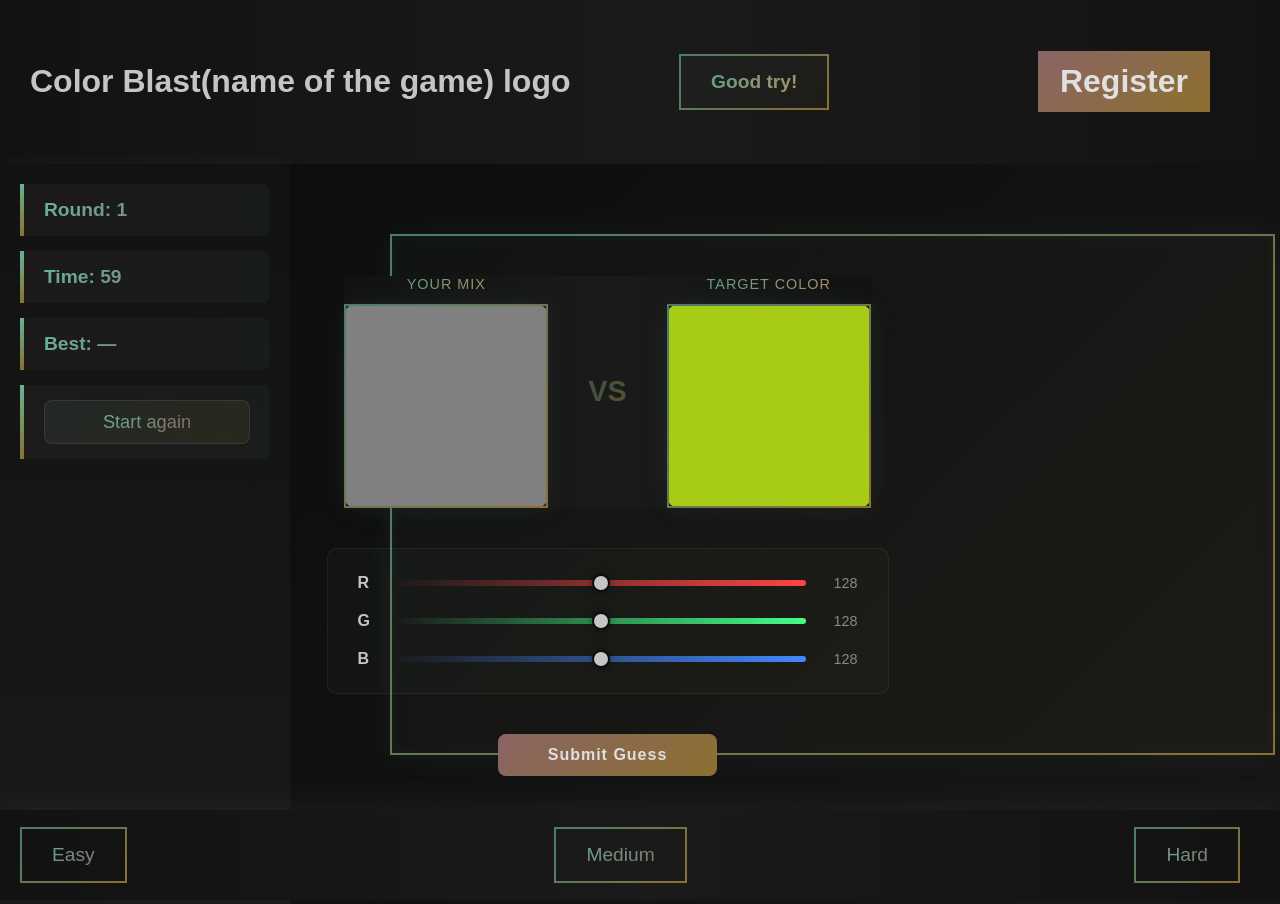
==== commit 55f4c3fb: "finished game, next stop is shop with mr cubie, sister is drawing for me different things and icons." ====
--- a/index.html
+++ b/index.html
@@ -23,7 +23,7 @@
                 <h1 class="nav-text-styling">Round: <span id="round-display">1</span></h1>
             </div>
             <div class="in-nav-elements">
-                <h1 class="nav-text-styling">Score: <span id="score-display">0</span></h1>
+                <h1 class="nav-text-styling">Time: <span id="timer-display">—</span></h1>
             </div>
             <div class="in-nav-elements">
                 <h1 class="nav-text-styling">Best: <span id="best-display">—</span></h1>
@@ -35,55 +35,71 @@
     </aside>
     <section class="section">
         <div class="game-box">
+            <div class="game-main">
+                        <!-- The two color boxes -->
+                <div class="colors-container">
+                    <div class="color-box-wrapper-player">
+                        <p>Your Mix</p>
+                        <div class="color-box" id="player-box"></div>
+                    </div>
+
+                    <span class="vs-label">VS</span>
+
+                    <div class="color-box-wrapper-target">
+                        <p>Target Color</p>
+                        <div class="color-box" id="target-box"></div>
+                    </div>
+
+                </div>
+            
+                <!-- RGB Sliders -->
+                <div class="sliders-container">
+                    <div class="slider-row">
+                        <span class="slider-label">R</span>
+                        <input type="range" id="slider-r" min="0" max="255" value="128">
+                        <span id="val-r">128</span>
+                    </div>
+                    <div class="slider-row">
+                        <span class="slider-label">G</span>
+                        <input type="range" id="slider-g" min="0" max="255" value="128">
+                        <span id="val-g">128</span>
+                    </div>
+                    <div class="slider-row">
+                        <span class="slider-label">B</span>
+                        <input type="range" id="slider-b" min="0" max="255" value="128">
+                        <span id="val-b">128</span>
+                    </div>
+                    <div class="slider-row" id="alpha-slider">
+                        <span class="slider-label">A</span>
+                        <input type="range" id="slider-a" min="0" max="255" value="128">
+                        <span id="val-a">128</span>
+                    </div>
+                </div>
         
-            <!-- The two color boxes -->
-            <div class="colors-container">
-                <div class="color-box-wrapper-player">
-                    <p>Your Mix</p>
-                    <div class="color-box" id="player-box"></div>
+                <!-- Submit -->
+                <button id="submit-btn">Submit Guess</button>
+            </div>
+            <div id="result-display">
+                <p class="result-title">Result</p>
+                <div class="result-score-wrapper">
+                    <span class="result-score-number" id="result-score-number">—</span>
+                    <span class="result-score-label">&nbsp;/ 100</span>
                 </div>
-
-                <span class="vs-label">VS</span>
-
-                <div class="color-box-wrapper-target">
-                    <p>Target Color</p>
-                    <div class="color-box" id="target-box"></div>
-                </div>
-
-            </div>
-        
-            <!-- RGB Sliders -->
-            <div class="sliders-container">
-                <div class="slider-row">
-                    <span class="slider-label">R</span>
-                    <input type="range" id="slider-r" min="0" max="255" value="128">
-                    <span id="val-r">128</span>
-                </div>
-                <div class="slider-row">
-                    <span class="slider-label">G</span>
-                    <input type="range" id="slider-g" min="0" max="255" value="128">
-                    <span id="val-g">128</span>
-                </div>
-                <div class="slider-row">
-                    <span class="slider-label">B</span>
-                    <input type="range" id="slider-b" min="0" max="255" value="128">
-                    <span id="val-b">128</span>
-                </div>
-            </div>
-        
-            <!-- Submit -->
-            <button id="submit-btn">Submit Guess</button>
-        
+                <p class="result-target-label">Target was</p>
+                <span class="result-rgb" id="target-rgb-display">—</span>
+            </div>       
         </div>
     </section>
     </div>
     <footer class="footer">
         <div class="footer-left-container">
-        <div class="in-footer-elements"><h1 class="footer-text-styling">To be added text/link</h1></div>            
+            <button class="diff-buttons" id="easy-btn">Easy</button>            
         </div>
-        <div class="in-footer-elements"><h1 class="footer-text-styling">To be added text/link</h1></div>
+        
+        <button class="diff-buttons" id="medium-btn">Medium</button>
+
         <div class="footer-right-container">
-        <div class="in-footer-elements"><h1 class="footer-text-styling">To be added text/link</h1></div>
+            <button class="diff-buttons" id="hard-btn">Hard</button>
         </div>
     </footer>
     <script src="JS/colorGame.js"></script>
--- a/CSS/game.css
+++ b/CSS/game.css
@@ -2,14 +2,22 @@
 
 .game-box {
     display: flex;
-    flex-direction: column;
-    align-items: center;
+    flex-direction: row;
+    align-items: flex-start;
+    justify-content: center;
     gap: 40px;
     padding: 40px;
     border: 2px solid transparent;
     border-image: linear-gradient(135deg, #4a7d6f, #8b7030) 1;
     background: linear-gradient(135deg, rgba(74, 125, 111, 0.05), rgba(139, 112, 48, 0.05));
     box-shadow: 0 0 25px rgba(74, 125, 111, 0.12), inset 0 0 15px rgba(74, 125, 111, 0.08);
+}
+
+.game-main {
+    display: flex;
+    flex-direction: column;
+    align-items: center;
+    gap: 40px;
 }
 
 /* === Color Boxes === */
@@ -113,16 +121,20 @@
 #slider-r { background: linear-gradient(to right, #1a1a1a, #ff4444); }
 #slider-g { background: linear-gradient(to right, #1a1a1a, #44ff88); }
 #slider-b { background: linear-gradient(to right, #1a1a1a, #4488ff); }
-
+#slider-a { background: linear-gradient(to right, #ffffff00, #ffffff); }
 #label-r { color: #ff6b6b; }
 #label-g { color: #6bff9e; }
 #label-b { color: #6baeff; }
-
+#label-a { color: #ffffff; }
 .slider-row span:last-child {
     width: 35px;
     text-align: right;
     font-size: 0.9rem;
     color: #888;
+}
+
+#alpha-slider {
+    display: none;
 }
 
 /* === Game phrase === */
@@ -200,3 +212,97 @@
     transform: scale(1.04);
     color: #e0e0e0;
 }
+
+/* === Result styles === */
+
+#result-display {
+    visibility: hidden;
+    display: flex;
+    flex-direction: column;
+    align-items: center;
+    justify-content: center;
+    gap: 16px;
+    min-width: 360px;
+    max-width: 360px;
+    padding: 30px 24px;
+    border: 1px solid rgba(255,255,255,0.06);
+    background: linear-gradient(135deg, rgba(74,125,111,0.07), rgba(139,112,48,0.07));
+    border-radius: 12px;
+    align-self: stretch;
+}
+
+.result-title {
+    background: linear-gradient(135deg, #5a9f88, #a89060);
+    -webkit-background-clip: text;
+    -webkit-text-fill-color: transparent;
+    background-clip: text;
+    font-size: 0.85rem;
+    letter-spacing: 2px;
+    text-transform: uppercase;
+    margin: 0;
+}
+
+.result-score-wrapper {
+    display: flex;
+    align-items: baseline;
+    gap: 4px;
+}
+
+.result-score-number {
+    font-size: 3.5rem;
+    font-weight: bold;
+    background: linear-gradient(135deg, #5a9f88, #a89060);
+    -webkit-background-clip: text;
+    -webkit-text-fill-color: transparent;
+    background-clip: text;
+    line-height: 1;
+}
+
+.result-score-label {
+    font-size: 3.5rem;
+    font-weight: bold;
+    background: linear-gradient(135deg, #5a9f88, #a89060);
+    -webkit-background-clip: text;
+    -webkit-text-fill-color: transparent;
+    background-clip: text;
+    line-height: 1;
+}
+
+.result-target-label {
+    font-size: 0.75rem;
+    letter-spacing: 1px;
+    text-transform: uppercase;
+    color: #555;
+    margin: 0;
+}
+
+.result-rgb {
+    font-size: 0.85rem;
+    color: #888;
+    font-family: monospace;
+    letter-spacing: 0.5px;
+}
+
+.diff-buttons {
+    padding: 15px 30px;
+    border: 2px solid transparent;
+    border-image: linear-gradient(135deg, #4a7d6f, #8b7030) 1;
+    border-radius: 8px;
+    cursor: pointer;
+    transition: all 0.3s ease;
+    background: linear-gradient(135deg, #64b496, #8b6464);
+    -webkit-background-clip: text;
+    -webkit-text-fill-color: transparent;
+    background-clip: text;
+    margin: 0;
+    font-size: 1.2em;
+}
+
+.diff-buttons:hover {
+    box-shadow: 0 0 20px rgba(100, 180, 150, 0.35), inset 0 0 15px rgba(139, 112, 48, 0.15);
+    background: linear-gradient(135deg, #8b7030, #8b6464);
+    -webkit-background-clip: text;
+    -webkit-text-fill-color: transparent;
+    background-clip: text;
+    transform: scale(1.05);
+}
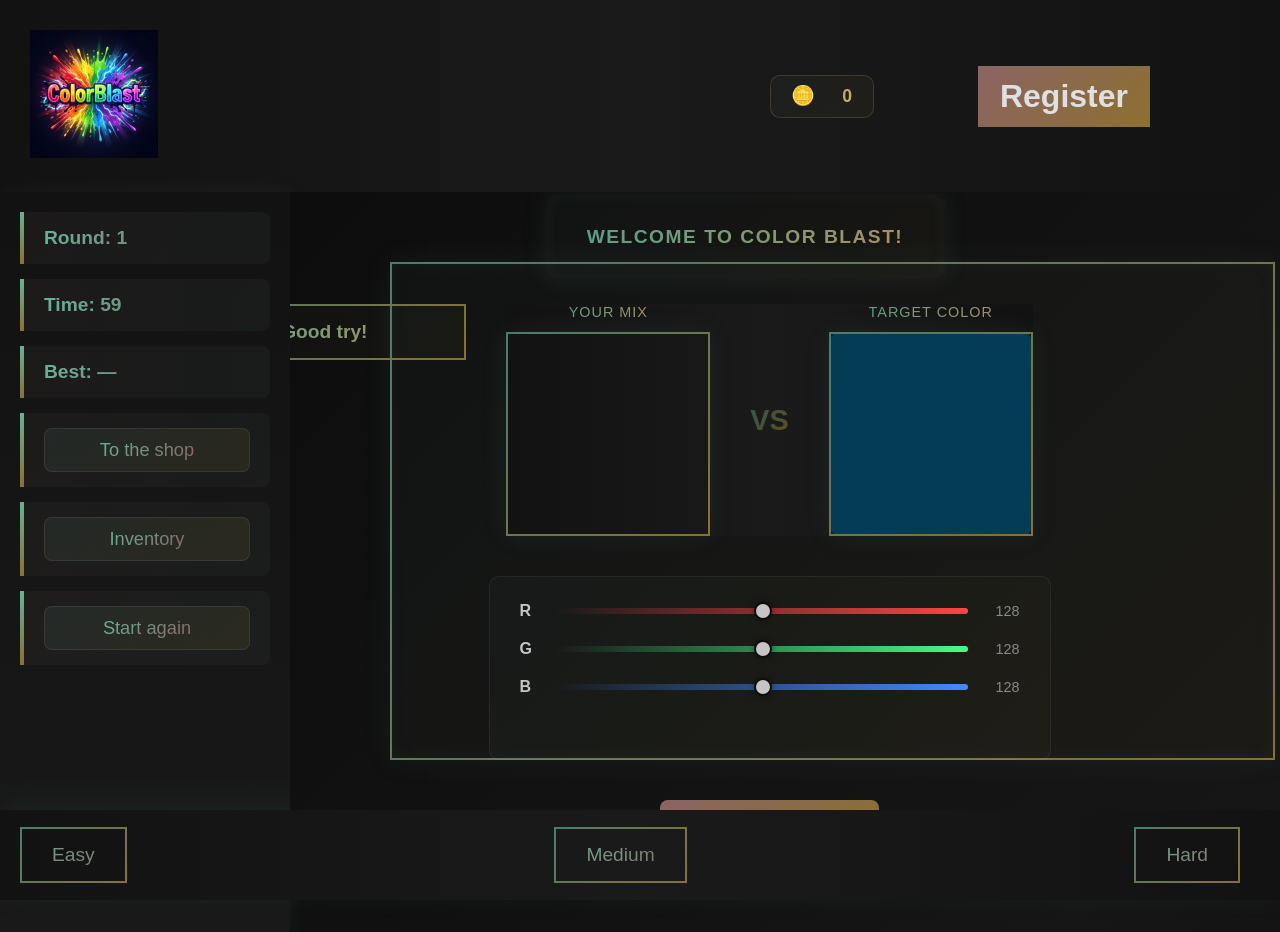
==== commit a0c2900c: "95% is done, ready to showcase and looks well! just some minor additions needed such as: meta regist" ====
--- a/index.html
+++ b/index.html
@@ -4,15 +4,17 @@
     <meta charset="UTF-8">
     <meta name="viewport" content="width=device-width, initial-scale=1.0">
     <title>Memory Game</title>
+    <link rel="icon" href="Assets/LogoNFavicon.png">
     <link rel="stylesheet" href="CSS/GlobalStyles.css">
     <link rel="stylesheet" href="CSS/index.css">
     <link rel="stylesheet" href="CSS/game.css">
 </head>
 <body>
     <header class="header">
-        <div><h1>Color Blast(name of the game) logo</h1></div>
-        <div class="in-header-elements-container">
-            <div class="game-phrase-container"><h1 class="phrase-text-styling" id="phrase-display">Good try!</h1></div>
+        <div><img src="Assets/LogoNFavicon.png" alt="Color Blast Logo" class="logo"></div>
+        <div class="coin-display" id="coin-display">
+            <span class="coin-icon">🪙</span>
+            <span class="coin-amount" id="coin-amount">0</span>
         </div>
         <div class="register-container"><h1><a href="register.html" class="register">Register</a></h1></div>
     </header>
@@ -29,12 +31,54 @@
                 <h1 class="nav-text-styling">Best: <span id="best-display">—</span></h1>
             </div>
             <div class="in-nav-elements">
+                <button id="shop-btn"><span class="shop-text">To the shop</span></button>
+            </div>
+            <div class="in-nav-elements">
+                <button id="inventory-btn"><span class="inventory-text">Inventory</span></button>
+            </div>
+            <div class="in-nav-elements">
                 <button id="start-again-btn"><span class="start-again-text">Start again</span></button>
             </div>
         </nav>
     </aside>
     <section class="section">
+        <div class="text-box" id="popup">
+            <h1 class="text-box-title" id="popup-text">Welcome to Color Blast!</h1>
+        </div>
+        <div class="inventory-box" id="inventory-box">
+            <div class="inventory-header">
+                <h1 class="inventory-title">Inventory</h1>
+            </div>
+            <div class="inventory-grid">
+                <button class="inventory-item" id="time-extender">
+                    <span class="inventory-item-icon">⏱️</span>
+                    <p class="inventory-item-name">Time Extender</p>
+                    <span class="inventory-item-count" id="owned-timeExtender">x0</span>
+                </button>
+                <button class="inventory-item" id="color-hint">
+                    <span class="inventory-item-icon">🎨</span>
+                    <p class="inventory-item-name">Color Hint</p>
+                    <span class="inventory-item-count" id="owned-colorHint">x0</span>
+                </button>
+                <button class="inventory-item" id="round-skip">
+                    <span class="inventory-item-icon">⏭️</span>
+                    <p class="inventory-item-name">Round Skip</p>
+                    <span class="inventory-item-count" id="owned-roundSkip">x0</span>
+                </button>
+                <button class="inventory-item" id="reroll">
+                    <span class="inventory-item-icon">🎲</span>
+                    <p class="inventory-item-name">Reroll</p>
+                    <span class="inventory-item-count" id="owned-reroll">x0</span>
+                </button>
+                <button class="inventory-item" id="score-floor">
+                    <span class="inventory-item-icon">🛡️</span>
+                    <p class="inventory-item-name">Score Floor</p>
+                    <span class="inventory-item-count" id="owned-scoreFloor">x0</span>
+                </button>
+            </div>
+        </div>
         <div class="game-box">
+                <div class="game-phrase-container"><h1 class="phrase-text-styling" id="phrase-display">Good try!</h1></div> 
             <div class="game-main">
                         <!-- The two color boxes -->
                 <div class="colors-container">
@@ -102,6 +146,8 @@
             <button class="diff-buttons" id="hard-btn">Hard</button>
         </div>
     </footer>
+    <script src="JS/coins.js"></script>
+    <script src="JS/inventory.js"></script>
     <script src="JS/colorGame.js"></script>
 </body>
 </html>
--- a/CSS/GlobalStyles.css
+++ b/CSS/GlobalStyles.css
@@ -22,12 +22,15 @@
     width: 100%;
     flex-shrink: 0;
     box-shadow: 0 8px 32px rgba(100, 180, 150, 0.08);
+    box-sizing: border-box;
 }
 
 .in-header-elements-container {
     align-items: center;
     display: flex;
     gap: 115px;
+    transform: translateX(-50%);
+    position: absolute;
 }
 
 .in-header-elements {
@@ -123,12 +126,18 @@
 }
 
 /* Section, so the game board */
+.section::-webkit-scrollbar {
+    display: none;
+}
 .section {
+    position: relative;
     flex: 1;
     padding: 50px;
     background: linear-gradient(135deg, #0d0d0d 0%, #161616 100%);
     margin-left: 0;
     overflow: auto;
+    scrollbar-width: none; /* Firefox */
+    -ms-overflow-style: none; /* IE/Edge */
 }
 
 /* Footer, the bottom */
--- a/CSS/index.css
+++ b/CSS/index.css
@@ -35,4 +35,40 @@
     border-image: linear-gradient(135deg, #4a7d6f, #8b7030) 1;
     background: linear-gradient(135deg, rgba(74, 125, 111, 0.05), rgba(139, 112, 48, 0.05));
     box-shadow: 0 0 25px rgba(74, 125, 111, 0.12), inset 0 0 15px rgba(74, 125, 111, 0.08);
+}
+
+/* === Coin Display === */
+.coin-display {
+    display: flex;
+    align-items: center;
+    gap: 8px;
+    padding: 10px 20px;
+    margin-left: auto;
+    margin-right: 4px;
+    background: linear-gradient(135deg, rgba(74,125,111,0.08), rgba(139,112,48,0.08));
+    border: 1px solid rgba(168, 144, 96, 0.25);
+    border-radius: 10px;
+    transition: all 0.3s ease;
+}
+
+.coin-display:hover {
+    background: linear-gradient(135deg, rgba(74,125,111,0.15), rgba(139,112,48,0.15));
+    box-shadow: 0 0 16px rgba(168, 144, 96, 0.2), inset 0 0 10px rgba(168, 144, 96, 0.08);
+}
+
+.coin-icon {
+    font-size: 1.2rem;
+    line-height: 1;
+}
+
+.coin-amount {
+    background: linear-gradient(135deg, #a89060, #d4b478);
+    -webkit-background-clip: text;
+    -webkit-text-fill-color: transparent;
+    background-clip: text;
+    font-size: 1.1rem;
+    font-weight: bold;
+    letter-spacing: 1px;
+    min-width: 30px;
+    text-align: right;
 }
--- a/CSS/game.css
+++ b/CSS/game.css
@@ -1,3 +1,197 @@
+/* === Logo styles === */
+.logo {
+    width: 128px;
+    height: 128px;
+}
+/* === Text Box styles === */
+.text-box {
+    position: absolute;
+    z-index: 15;
+    top: 10%;
+    left: 50%;
+    transform: translate(-60%, -70%);
+    padding: 30px 40px;
+    border: 2px solid transparent;
+    border-image: linear-gradient(135deg, #4a7d6f05, #8b703005) 1;
+    border-radius: 12px;
+    background: linear-gradient(135deg, rgba(74, 125, 111, 0.05), rgba(139, 112, 48, 0.05));
+    box-shadow: 0 0 25px rgba(74, 125, 111, 0.12), inset 0 0 15px rgba(74, 125, 111, 0.08);
+    max-width: 600px;
+    margin: auto;
+    transition: opacity 1s ease;
+}
+
+.text-box-title {
+    background: linear-gradient(135deg, #5a9f88, #a89060);
+    -webkit-background-clip: text;
+    -webkit-text-fill-color: transparent;
+    background-clip: text;
+    font-size: 1.2em;
+    letter-spacing: 1.5px;
+    text-transform: uppercase;
+    margin: 0;
+    text-align: center;
+}
+/* === Inventory Styles and Shop btn styles === */
+
+.inventory-box {
+    position: absolute;
+    inset: 20px;
+    z-index: 10;
+    display: none;
+    flex-direction: column;
+    gap: 20px;
+    padding: 40px;
+    background: linear-gradient(180deg, #121212 0%, #191919 100%);
+    border: 2px solid transparent;
+    border-image: linear-gradient(135deg, #4a7d6f, #8b7030) 1;
+    box-shadow: 0 0 25px rgba(74, 125, 111, 0.12), inset 0 0 15px rgba(74, 125, 111, 0.08);
+    overflow-y: auto;
+    scrollbar-width: none;
+    -ms-overflow-style: none;
+
+}
+
+.inventory-box::-webkit-scrollbar {
+    display: none;
+}
+
+.inventory-box.active {
+    display: block;
+}
+
+#inventory-btn {
+    display: flex;
+    padding: 10px 20px;
+    background: linear-gradient(135deg, rgba(74, 125, 111, 0.15), rgba(139, 112, 48, 0.15));
+    color: #c5c5c5;
+    border: 1px solid rgba(255, 255, 255, 0.08);
+    border-radius: 8px;
+    font-size: 0.95rem;
+    font-family: inherit;
+    cursor: pointer;
+    transition: all 0.3s ease;
+    display: inline-block;
+    width: 100%;
+}
+
+#shop-btn {
+    display: flex;
+    padding: 10px 20px;
+    background: linear-gradient(135deg, rgba(74, 125, 111, 0.15), rgba(139, 112, 48, 0.15));
+    color: #c5c5c5;
+    border: 1px solid rgba(255, 255, 255, 0.08);
+    border-radius: 8px;
+    font-size: 0.95rem;
+    font-family: inherit;
+    cursor: pointer;
+    transition: all 0.3s ease;
+    display: inline-block;
+    width: 100%;
+}
+
+#shop-btn:hover {
+    background: linear-gradient(135deg, rgba(74, 125, 111, 0.3), rgba(139, 112, 48, 0.3));
+    transform: scale(1.04);
+    color: #e0e0e0;
+}
+
+#inventory-btn:hover {
+    background: linear-gradient(135deg, rgba(74, 125, 111, 0.3), rgba(139, 112, 48, 0.3));
+    transform: scale(1.04);
+    color: #e0e0e0;
+}
+
+.shop-text {
+    background: linear-gradient(135deg, #64b496, #8b6464);
+    -webkit-background-clip: text;
+    -webkit-text-fill-color: transparent;
+    background-clip: text;
+    margin: 0;
+    font-size: 1.2em;
+    transition: all 0.3s ease;
+}
+.inventory-text {
+    background: linear-gradient(135deg, #64b496, #8b6464);
+    -webkit-background-clip: text;
+    -webkit-text-fill-color: transparent;
+    background-clip: text;
+    margin: 0;
+    font-size: 1.2em;
+    transition: all 0.3s ease;
+}
+
+/* === Inventory Header === */
+
+.inventory-header {
+    padding-bottom: 20px;
+    border-bottom: 1px solid rgba(255, 255, 255, 0.06);
+}
+
+.inventory-title {
+    background: linear-gradient(135deg, #5a9f88, #a89060);
+    -webkit-background-clip: text;
+    -webkit-text-fill-color: transparent;
+    background-clip: text;
+    margin: 0;
+    font-size: 1.6em;
+    letter-spacing: 2px;
+    text-transform: uppercase;
+}
+
+/* === Inventory Grid === */
+
+.inventory-grid {
+    display: grid;
+    grid-template-columns: repeat(auto-fill, minmax(120px, 1fr));
+    gap: 16px;
+}
+
+/* === Inventory Item === */
+
+.inventory-item {
+    font-family: inherit;
+    display: flex;
+    flex-direction: column;
+    align-items: center;
+    gap: 10px;
+    padding: 16px 12px;
+    background: linear-gradient(135deg, rgba(74, 125, 111, 0.08), rgba(139, 112, 48, 0.08));
+    border: 1px solid rgba(255, 255, 255, 0.06);
+    border-radius: 10px;
+    cursor: pointer;
+    transition: all 0.3s ease;
+}
+
+.inventory-item:hover {
+    background: linear-gradient(135deg, rgba(74, 125, 111, 0.18), rgba(139, 112, 48, 0.18));
+    box-shadow: 0 0 20px rgba(100, 180, 150, 0.2), inset 0 0 15px rgba(100, 180, 150, 0.08);
+    transform: scale(1.05);
+}
+
+.inventory-item-icon {
+    font-size: 2rem;
+}
+
+.inventory-item-name {
+    background: linear-gradient(135deg, #5a9f88, #a89060);
+    -webkit-background-clip: text;
+    -webkit-text-fill-color: transparent;
+    background-clip: text;
+    font-size: 0.8rem;
+    letter-spacing: 1px;
+    text-transform: uppercase;
+    margin: 0;
+    text-align: center;
+}
+
+.inventory-item-count {
+    font-size: 0.75rem;
+    color: #555;
+    letter-spacing: 0.5px;
+}
+
+
 /* === Color Game Styles === */
 
 .game-box {
@@ -134,7 +328,7 @@
 }
 
 #alpha-slider {
-    display: none;
+    visibility: hidden;
 }
 
 /* === Game phrase === */
@@ -146,6 +340,10 @@
     border-radius: 8px;
     transition: all 0.3s ease;
     background: linear-gradient(135deg, rgba(74, 125, 111, 0.05), rgba(139, 112, 48, 0.05));
+    min-width: 220px;
+    min-height: 16px;
+    text-align: center;
+    white-space: nowrap;
 }
 
 .phrase-text-styling {
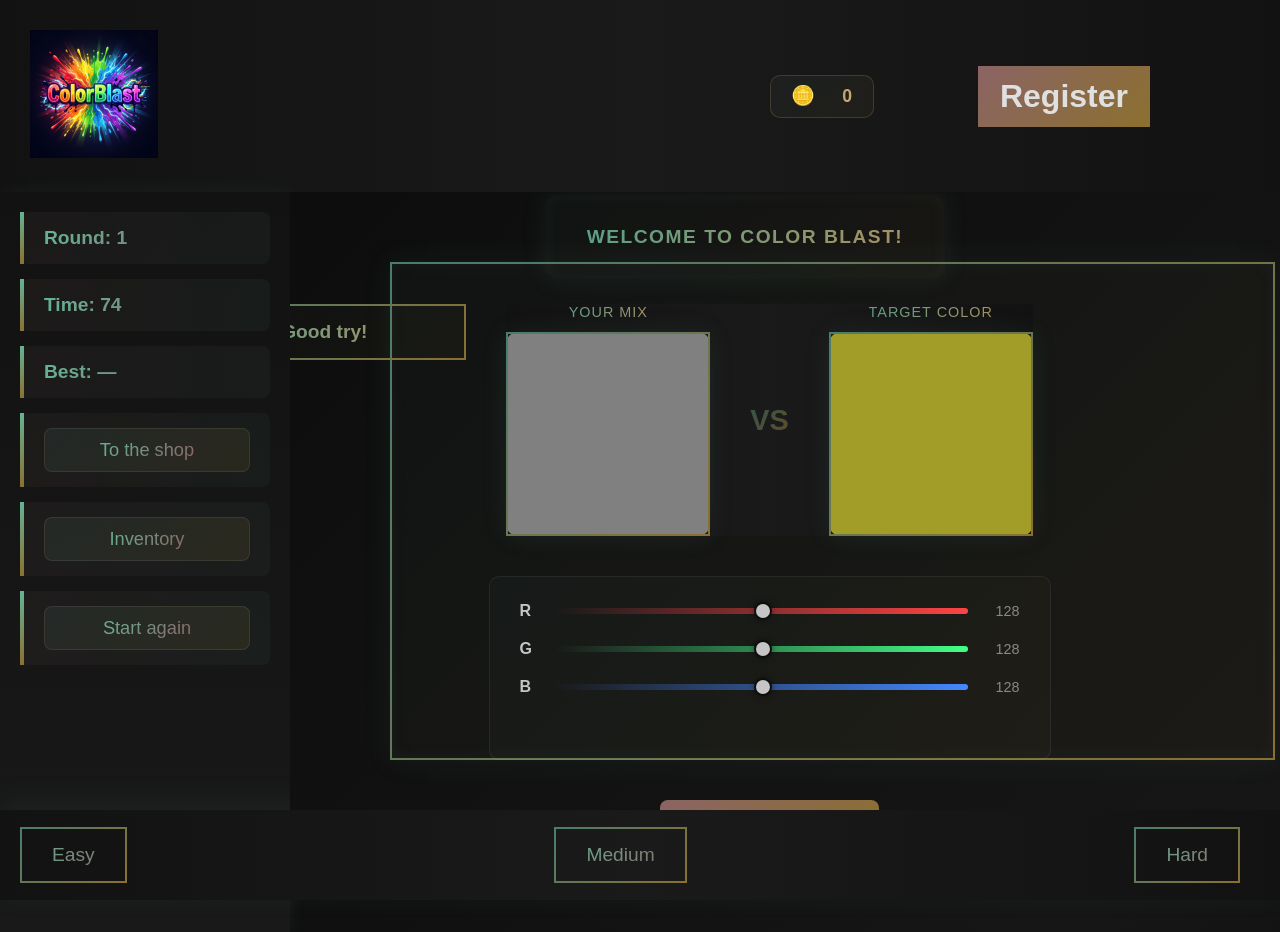
==== commit fcb0b568: "final minor adjustements" ====
--- a/index.html
+++ b/index.html
@@ -131,6 +131,7 @@
                 </div>
                 <p class="result-target-label">Target was</p>
                 <span class="result-rgb" id="target-rgb-display">—</span>
+                <span class="coins-earned-display" id="coins-earned-display">Coins Earned: 0🪙</span>
             </div>       
         </div>
     </section>
--- a/CSS/game.css
+++ b/CSS/game.css
@@ -411,7 +411,7 @@
     color: #e0e0e0;
 }
 
-/* === Result styles === */
+/* === Result styles + coins earned === */
 
 #result-display {
     visibility: hidden;
@@ -481,6 +481,13 @@
     letter-spacing: 0.5px;
 }
 
+.coins-earned-display {
+    font-size: 1.1rem;
+    font-weight: bold;
+    color: #ffd700;
+    text-shadow: 0 0 5px rgba(255, 215, 0, 0.5);
+}
+
 .diff-buttons {
     padding: 15px 30px;
     border: 2px solid transparent;
